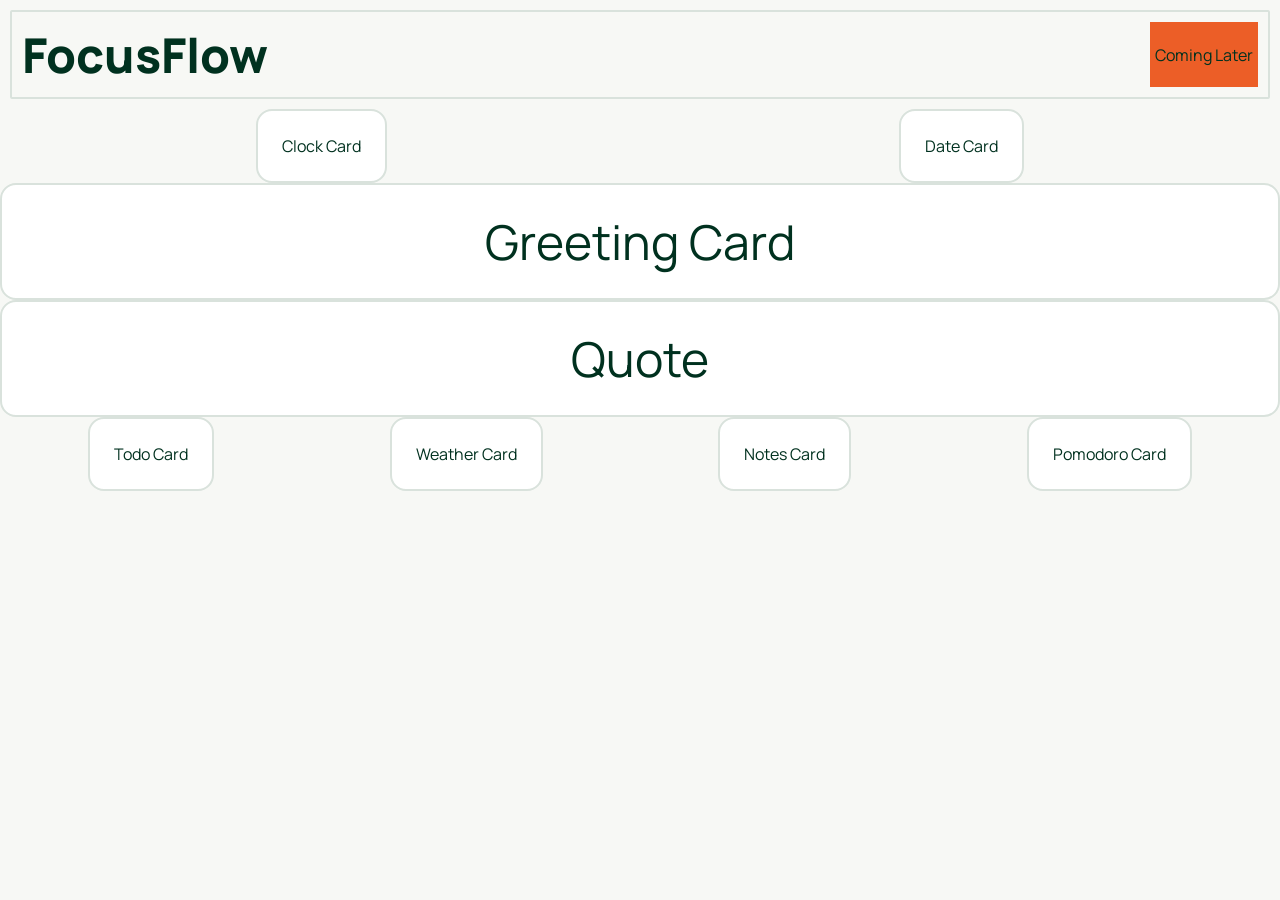
==== index.html @ f213c318 "Initialize FocusFlow dashboard UI structure" ====
<!DOCTYPE html>
<html lang="en">
<head>
    <meta charset="UTF-8">
    <meta name="viewport" content="width=device-width, initial-scale=1.0">
    <title>Developer Dashboard</title>
    <link rel="preconnect" href="https://fonts.googleapis.com">
    <link rel="preconnect" href="https://fonts.gstatic.com" crossorigin>
    <link href="https://fonts.googleapis.com/css2?family=Manrope:wght@200..800&family=Montserrat:ital,wght@0,100..900;1,100..900&display=swap" rel="stylesheet">
    <link rel="stylesheet" href="style.css">
</head>
<body>
    <header class="header">
        <div class="logo"> FocusFlow</div>
        <div class="toggle">Coming Later</div>
    </header>
    <main>
        <div class="top-card">
            <div class="card">Clock Card</div>
            <div class="card">Date Card</div>
        </div>

        <div class="card greeting-card">Greeting Card</div>
        <div class="card quote-card">Quote </div>

        <div class="dashboard-grid">
            <div class="card">Todo Card</div>
            <div class="card">Weather Card</div>
            <div class="card">Notes Card</div>
            <div class="card">Pomodoro Card</div>
        </div>


    </main>
    <footer></footer>
    <script src="script.js"></script>
</body>
</html>
---- style.css ----
* {
    margin: 0;
    padding: 0;

}


/* .manrope- uniquifier {
  font-family: "Manrope", sans-serif;
  font-optical-sizing: auto;
  font-weight: <weight>;
  font-style: normal;
} */

body {
    background: #F7F8F5;
    font-family: "Manrope", sans-serif;
    color: #00311F;
}


.header {
    display: flex;
    justify-content: space-between;
    margin: 10px;
    border: 2px solid #D9E2DC;
    border-radius: 2px;
    padding: 10px;
}

.logo {
    color: #00311F;
    font-weight: 900;
    font-size: 3rem;
}

.toggle {
    background-color: #EC5E27;
    display: flex;
    align-items: center;
    justify-content: center;
    padding: 5px;
}
.toggle:hover {
    cursor: pointer;
}

.top-card {
    display: flex;
    justify-content: space-around;
    

}

.dashboard-grid {
    display: flex;
    justify-content: space-around;

    
}
.card {
    border: 2px solid #D9E2DC;
    background: #FFFFFF;
    padding: 24px;
    border-radius: 16px;
    text-align: center;
}

.greeting-card {
    font-size: 3rem;
}

.quote-card {
    font-size: 3rem;
}
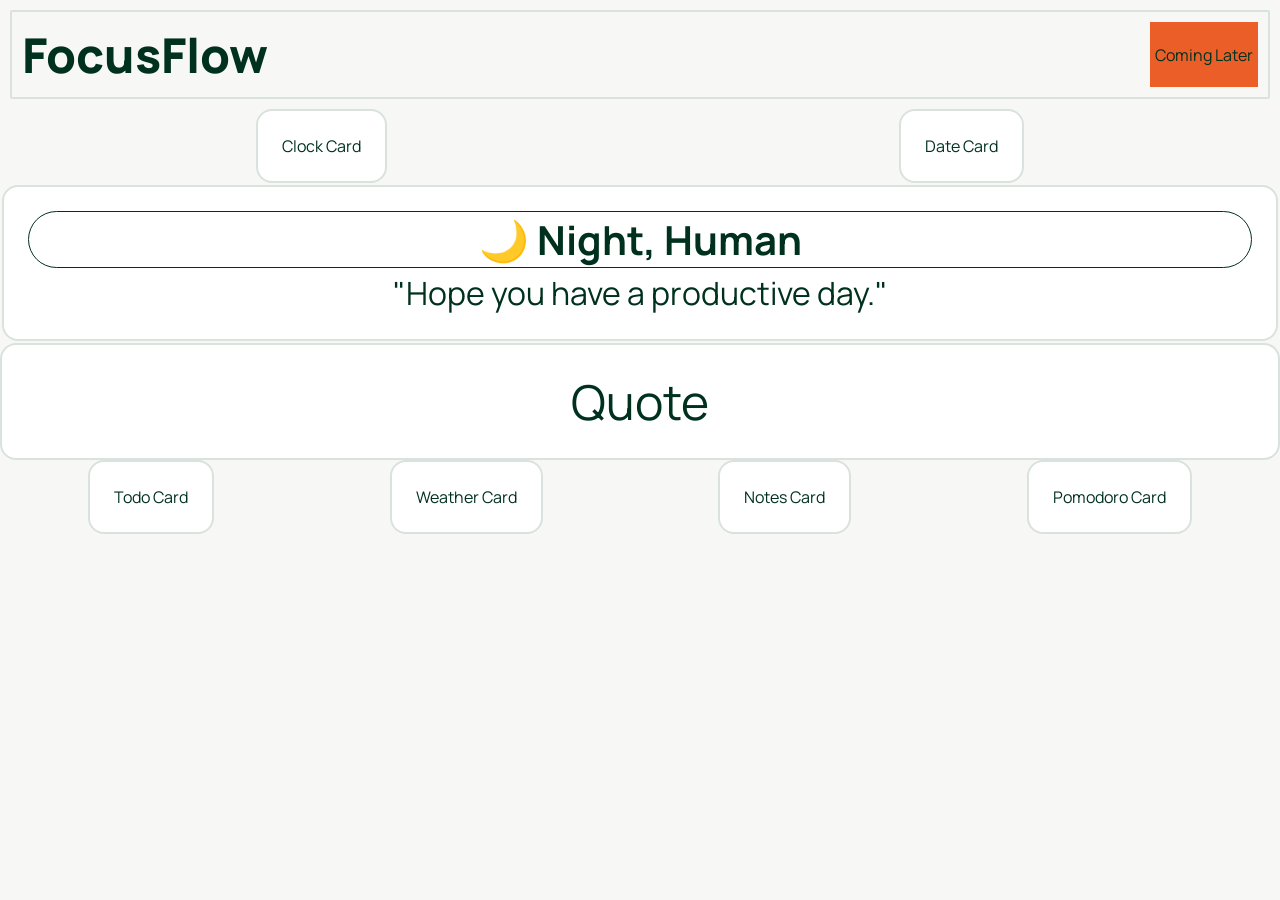
==== commit 38fc2a78: "Add dynamic greeting based on current time" ====
--- a/index.html
+++ b/index.html
@@ -11,7 +11,7 @@
 </head>
 <body>
     <header class="header">
-        <div class="logo"> FocusFlow</div>
+        <h1 class="logo"> FocusFlow</h1>
         <div class="toggle">Coming Later</div>
     </header>
     <main>
@@ -20,7 +20,10 @@
             <div class="card">Date Card</div>
         </div>
 
-        <div class="card greeting-card">Greeting Card</div>
+        <div class="card greeting-card">
+            <p id="greet-time"></p>
+            <p class="greet-p">"Hope you have a productive day." </p>
+        </div>
         <div class="card quote-card">Quote </div>
 
         <div class="dashboard-grid">
--- a/style.css
+++ b/style.css
@@ -67,7 +67,21 @@
 }
 
 .greeting-card {
-    font-size: 3rem;
+    font-size: 2.5rem;
+    margin: 2px;
+}
+
+.greet-p {
+    margin-top: 3px;
+    font-size: 2rem;
+}
+
+#greet-time {
+    font-weight: bold;
+    border: 1px solid ;
+    border-radius: 50px;
+    
+
 }
 
 .quote-card {
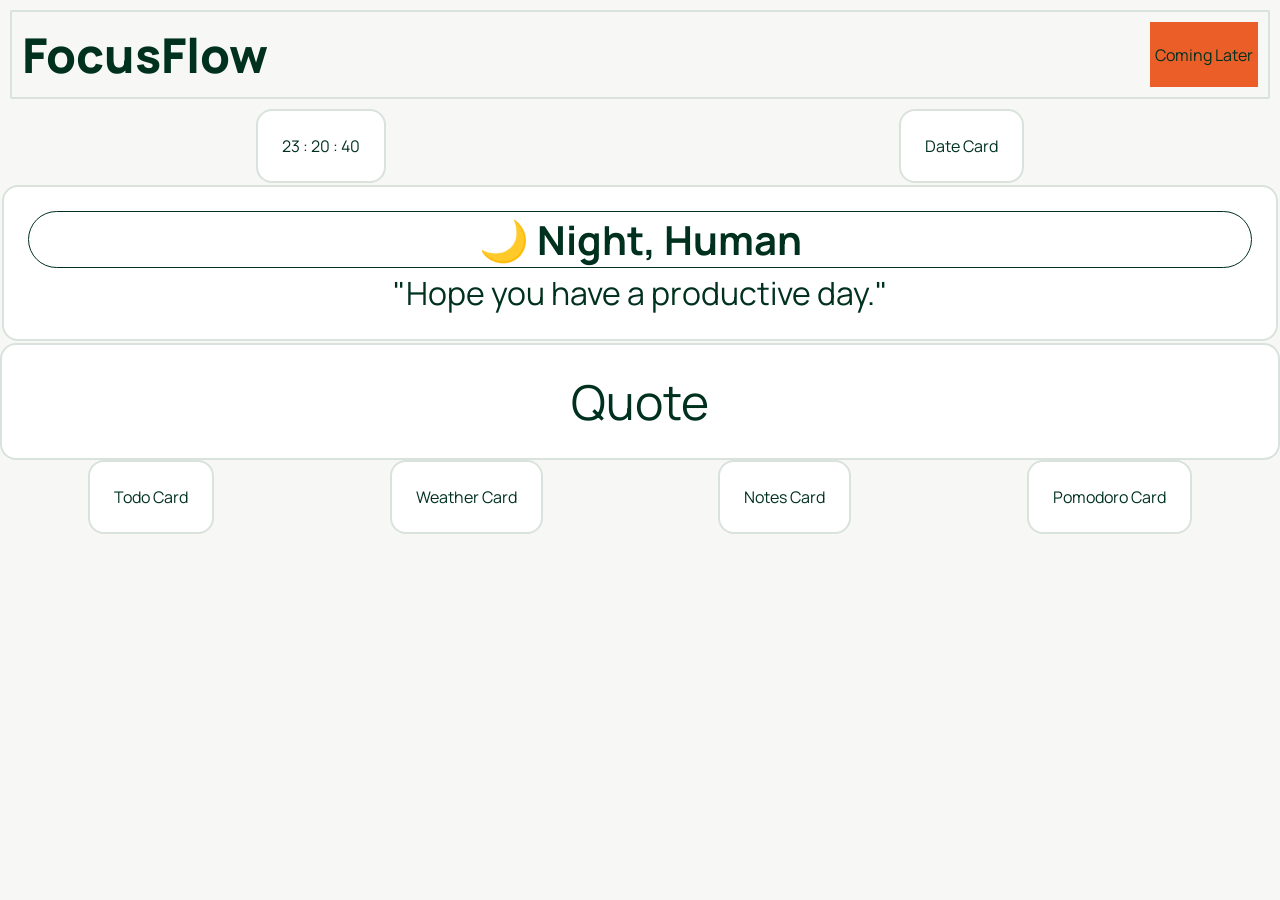
==== commit cf548759: "Add live digital clock with real-time updates" ====
--- a/index.html
+++ b/index.html
@@ -16,7 +16,7 @@
     </header>
     <main>
         <div class="top-card">
-            <div class="card">Clock Card</div>
+            <div class="card" id="clock"></div>
             <div class="card">Date Card</div>
         </div>
 
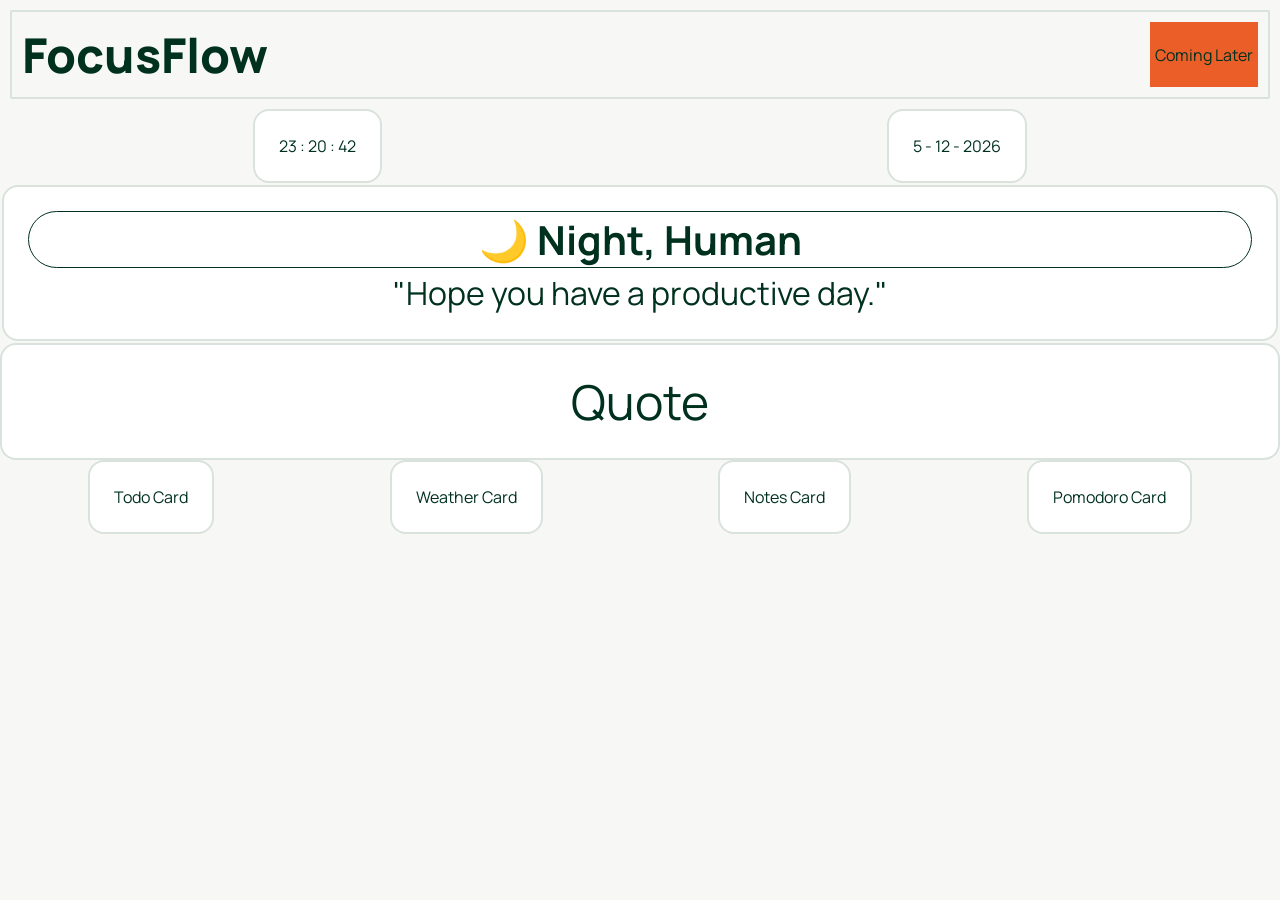
==== commit 40de2d4c: "add current date card with dynamic date display" ====
--- a/index.html
+++ b/index.html
@@ -17,7 +17,7 @@
     <main>
         <div class="top-card">
             <div class="card" id="clock"></div>
-            <div class="card">Date Card</div>
+            <div class="card" id="timeDate">Date Card</div>
         </div>
 
         <div class="card greeting-card">
